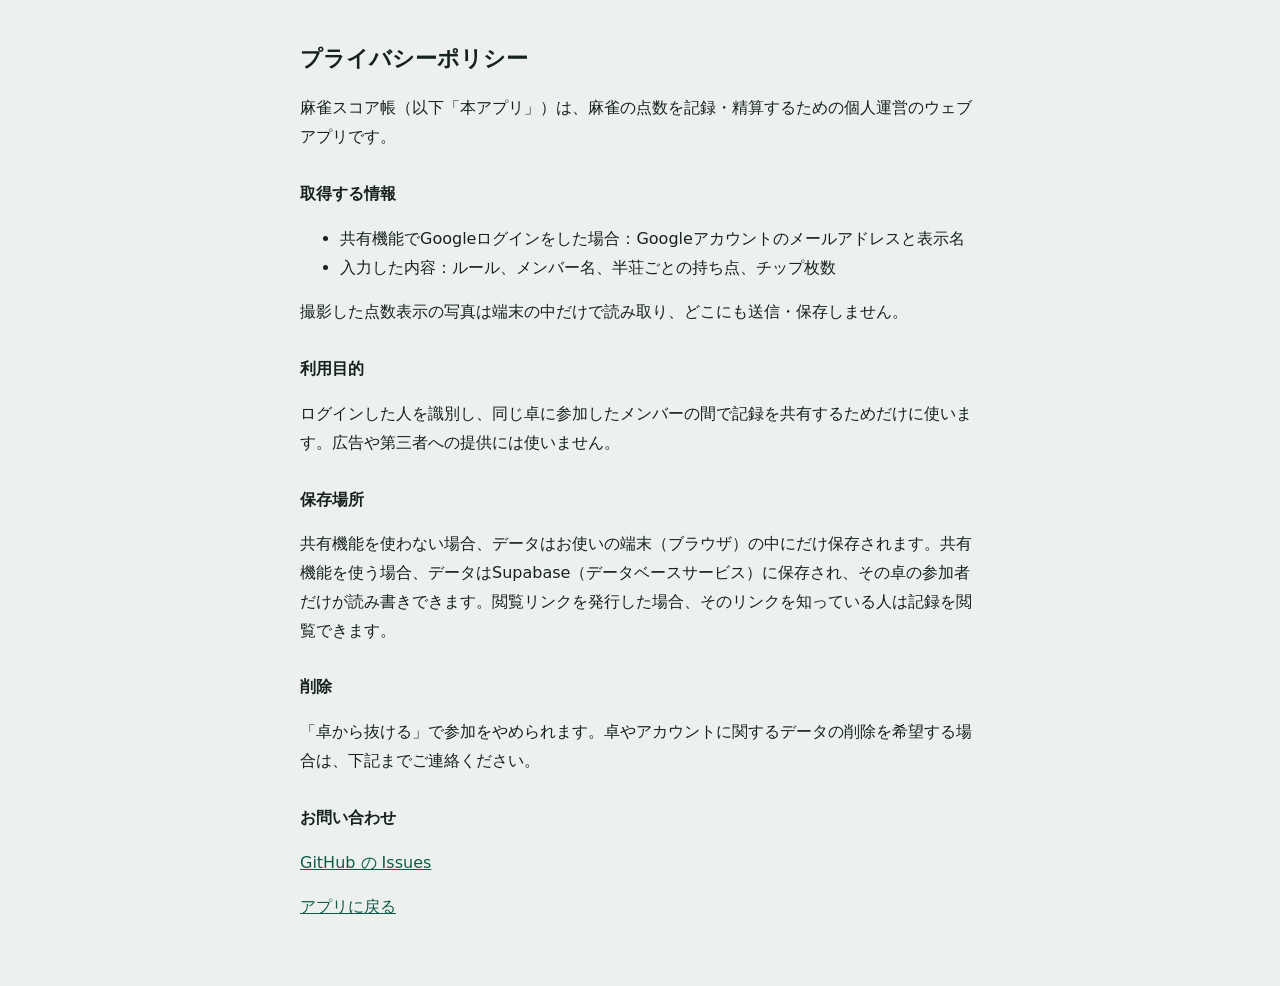
==== privacy.html @ f1579f7a "プライバシーポリシーのページを追加（Googleログインの公開に必要） Co-Authored-By: Claude Opus 5.5 <noreply@anthropic.com> Claude-S" ====
<!doctype html>
<html lang="ja">
<head>
<meta charset="utf-8">
<meta name="viewport" content="width=device-width,initial-scale=1">
<title>プライバシーポリシー｜麻雀スコア帳</title>
<style>
body{margin:0;background:#EDF1EE;color:#15221E;font-family:"Hiragino Sans","Noto Sans JP",system-ui,sans-serif;line-height:1.8}
main{max-width:680px;margin:0 auto;padding:24px 16px 48px}
h1{font-size:22px} h2{font-size:16px;margin-top:28px}
a{color:#0E5A4B}
@media (prefers-color-scheme:dark){body{background:#0C1513;color:#E4EDE8}a{color:#3DB392}}
</style>
</head>
<body>
<main>
<h1>プライバシーポリシー</h1>
<p>麻雀スコア帳（以下「本アプリ」）は、麻雀の点数を記録・精算するための個人運営のウェブアプリです。</p>
<h2>取得する情報</h2>
<ul>
<li>共有機能でGoogleログインをした場合：Googleアカウントのメールアドレスと表示名</li>
<li>入力した内容：ルール、メンバー名、半荘ごとの持ち点、チップ枚数</li>
</ul>
<p>撮影した点数表示の写真は端末の中だけで読み取り、どこにも送信・保存しません。</p>
<h2>利用目的</h2>
<p>ログインした人を識別し、同じ卓に参加したメンバーの間で記録を共有するためだけに使います。広告や第三者への提供には使いません。</p>
<h2>保存場所</h2>
<p>共有機能を使わない場合、データはお使いの端末（ブラウザ）の中にだけ保存されます。共有機能を使う場合、データはSupabase（データベースサービス）に保存され、その卓の参加者だけが読み書きできます。閲覧リンクを発行した場合、そのリンクを知っている人は記録を閲覧できます。</p>
<h2>削除</h2>
<p>「卓から抜ける」で参加をやめられます。卓やアカウントに関するデータの削除を希望する場合は、下記までご連絡ください。</p>
<h2>お問い合わせ</h2>
<p><a href="https://github.com/ym-jugg/mahjong-score/issues">GitHub の Issues</a></p>
<p><a href="./">アプリに戻る</a></p>
</main>
</body>
</html>
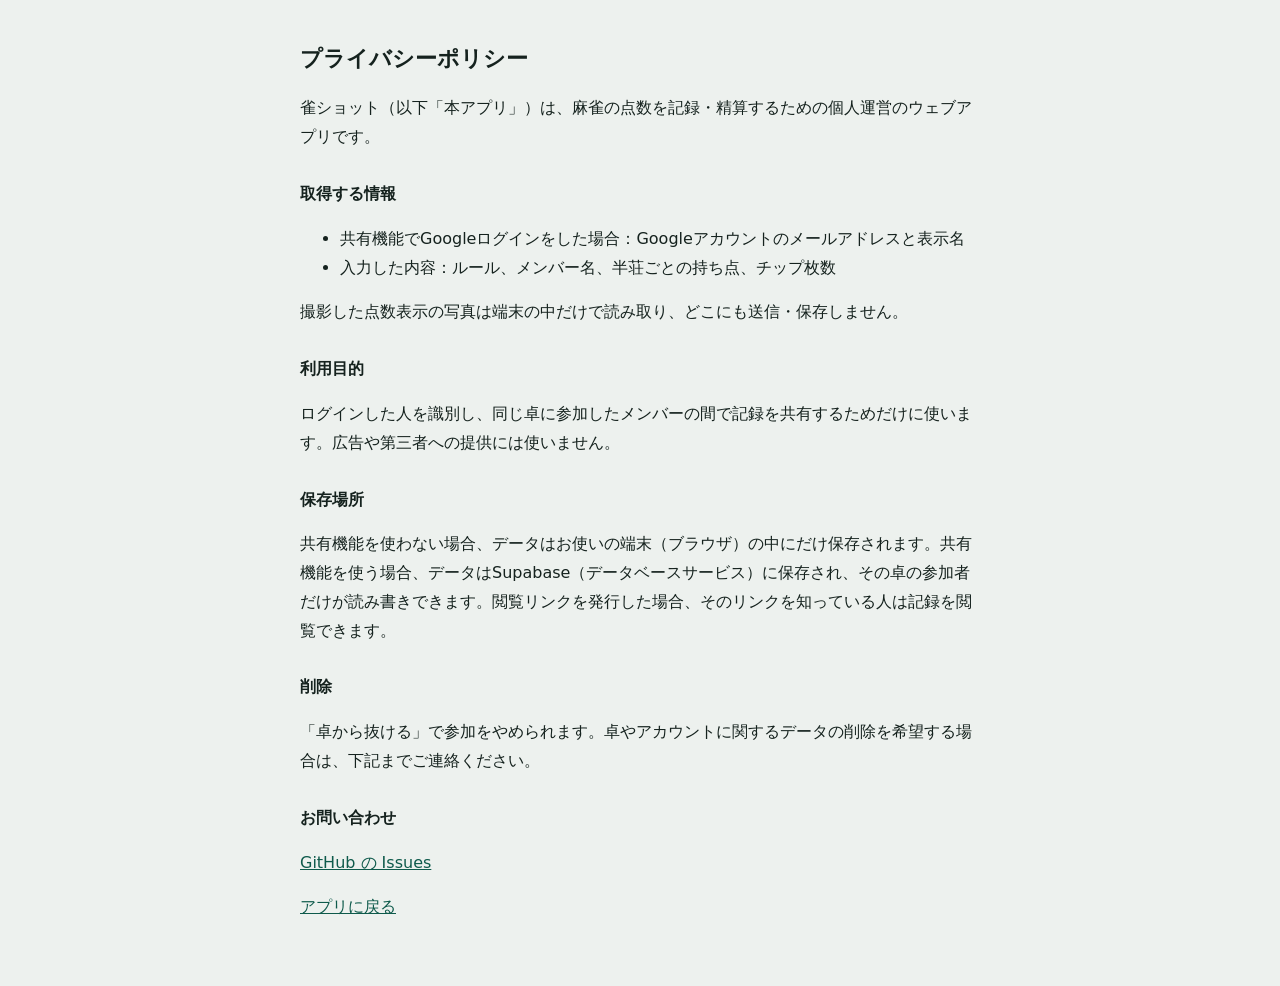
==== commit f40680ad: "アプリ名を「雀ショット」にし、ヘッダーにロゴを表示 - ヘッダーのタイトルをロゴ画像（logo.webp）に - ページタイトル・ホーム画面の名前・プライバシーポリシーの名称を「雀ショット」に  Co" ====
--- a/privacy.html
+++ b/privacy.html
@@ -2,20 +2,20 @@
 <html lang="ja">
 <head>
 <meta charset="utf-8">
+<meta name="color-scheme" content="only light">
 <meta name="viewport" content="width=device-width,initial-scale=1">
-<title>プライバシーポリシー｜麻雀スコア帳</title>
+<title>プライバシーポリシー｜雀ショット</title>
 <style>
 body{margin:0;background:#EDF1EE;color:#15221E;font-family:"Hiragino Sans","Noto Sans JP",system-ui,sans-serif;line-height:1.8}
 main{max-width:680px;margin:0 auto;padding:24px 16px 48px}
 h1{font-size:22px} h2{font-size:16px;margin-top:28px}
 a{color:#0E5A4B}
-@media (prefers-color-scheme:dark){body{background:#0C1513;color:#E4EDE8}a{color:#3DB392}}
 </style>
 </head>
 <body>
 <main>
 <h1>プライバシーポリシー</h1>
-<p>麻雀スコア帳（以下「本アプリ」）は、麻雀の点数を記録・精算するための個人運営のウェブアプリです。</p>
+<p>雀ショット（以下「本アプリ」）は、麻雀の点数を記録・精算するための個人運営のウェブアプリです。</p>
 <h2>取得する情報</h2>
 <ul>
 <li>共有機能でGoogleログインをした場合：Googleアカウントのメールアドレスと表示名</li>
@@ -30,7 +30,8 @@
 <p>「卓から抜ける」で参加をやめられます。卓やアカウントに関するデータの削除を希望する場合は、下記までご連絡ください。</p>
 <h2>お問い合わせ</h2>
 <p><a href="https://github.com/ym-jugg/mahjong-score/issues">GitHub の Issues</a></p>
-<p><a href="./">アプリに戻る</a></p>
+<p id="back"><a href="./">アプリに戻る</a></p>
+<script>if(window.top!==window){ document.getElementById('back').remove(); document.querySelector('h1').remove(); }</script>
 </main>
 </body>
 </html>
